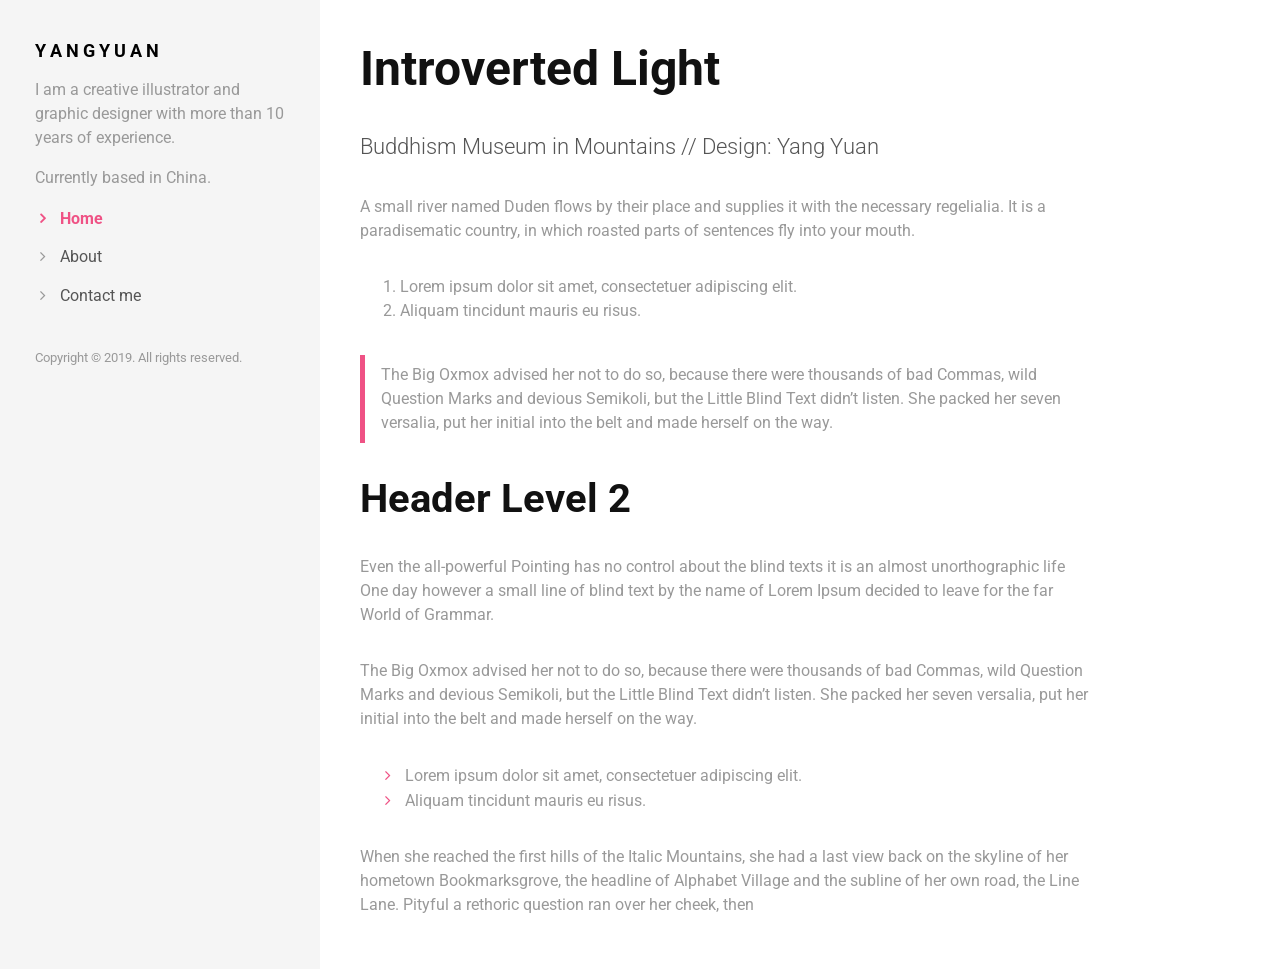
==== YY001.html @ 310a66b6 "test index" ====
<!DOCTYPE html>
<html>
</html>
<head>
  <meta charset="utf-8">
  <meta http-equiv="X-UA-Compatible" content="IE=edge">
  <title></title>
  <meta name="description" content="">
  <meta name="viewport" content="width=device-width, initial-scale=1">
  <meta name="robots" content="all,follow">
  <!-- Bootstrap CSS-->
  <link rel="stylesheet" href="vendor/bootstrap/css/bootstrap.min.css">
  <!-- Font Awesome CSS-->
  <link rel="stylesheet" href="vendor/font-awesome/css/font-awesome.min.css">
  <!-- Google fonts - Roboto-->
  <link rel="stylesheet" href="https://fonts.googleapis.com/css?family=Roboto:400,300,700,400italic">
  <!-- owl carousel-->
  <link rel="stylesheet" href="vendor/owl.carousel/assets/owl.carousel.css">
  <link rel="stylesheet" href="vendor/owl.carousel/assets/owl.theme.default.css">
  <!-- theme stylesheet-->
  <link rel="stylesheet" href="css/style.default.css" id="theme-stylesheet">
  <!-- Custom stylesheet - for your changes-->
  <link rel="stylesheet" href="css/custom.css">
  <!-- Favicon-->
  <link rel="shortcut icon" href="img/favicon.png">
  <!-- Tweaks for older IEs--><!--[if lt IE 9]>
    <script src="https://oss.maxcdn.com/html5shiv/3.7.3/html5shiv.min.js"></script>
    <script src="https://oss.maxcdn.com/respond/1.4.2/respond.min.js"></script><![endif]-->
</head>
<body>
  <div id="all">
    <div class="container-fluid">
      <div class="row row-offcanvas row-offcanvas-left"> 
        <!--   *** SIDEBAR ***-->
        <div id="sidebar" class="col-md-4 col-lg-3 sidebar-offcanvas">
          <div class="sidebar-content">
            <h1 class="sidebar-heading"> <a href="index.html">Y A N G Y U A N</a></h1>
            <p class="sidebar-p">I am a creative illustrator and graphic designer with more than 10 years of experience. </p>
            <p class="sidebar-p">Currently based in China. </p>
            <ul class="sidebar-menu">
                <!-- Link-->
                <li class="sidebar-item"><a href="index.html" class="sidebar-link active">Home</a></li>
                <!-- Link-->
                <li class="sidebar-item"><a href="about.html" class="sidebar-link">About</a></li>
                <!-- Link-->
                <li class="sidebar-item"><a href="contact.html" class="sidebar-link">Contact me</a></li>
            </ul>
            <div class="copyright text-center text-md-left">
              <p class="credit">Copyright &copy; 2019. All rights reserved.</p>
            </div>
          </div>
        </div>
        <!--   *** SIDEBAR END ***  -->
        <!--   *** DETAIL ***-->
        <div class="col-md-8 col-lg-9 content-column white-background">
          <div class="small-navbar d-flex d-md-none">
            <button type="button" data-toggle="offcanvas" class="btn btn-outline-primary"> <i class="fa fa-align-left mr-2"></i>Menu</button>
            <h1 class="small-navbar-heading"> <a href="index.html">Creative </a></h1>
          </div>
          <div class="row">
            <div class="col-xl-10">
              <div class="content-column-content">
                <h1>Introverted Light</h1>
                <p class="lead">Buddhism Museum in Mountains // Design: Yang Yuan</p>
                <div id="main-slider" class="owl-carousel owl-theme">
                  <div class="item"><img src="img/project/YY001/20180105-IntrovertedLight-001.jpg" alt="" class="img-fluid"></div>
                  <div class="item"><img src="img/project/YY001/20180105-IntrovertedLight-002.jpg" alt="" class="img-fluid"></div>
                  <div class="item"><img src="img/project/YY001/20180105-IntrovertedLight-003.jpg" alt="" class="img-fluid"></div>
				  <div class="item"><img src="img/project/YY001/20180105-IntrovertedLight-004.jpg" alt="" class="img-fluid"></div>
				  <div class="item"><img src="img/project/YY001/20180105-IntrovertedLight-005.jpg" alt="" class="img-fluid"></div>
				  <div class="item"><img src="img/project/YY001/20180105-IntrovertedLight-006.jpg" alt="" class="img-fluid"></div>
                </div>
                <!-- /#main-slider-->
                <p>A small river named Duden flows by their place and supplies it with the necessary regelialia. It is a paradisematic country, in which roasted parts of sentences fly into your mouth.</p>
                <ol>
                  <li>Lorem ipsum dolor sit amet, consectetuer adipiscing elit.</li>
                  <li>Aliquam tincidunt mauris eu risus.</li>
                </ol>
                <blockquote class="blockquote">
                  <p class="mb-0">The Big Oxmox advised her not to do so, because there were thousands of bad Commas, wild Question Marks and devious Semikoli, but the Little Blind Text didn’t listen. She packed her seven versalia, put her initial into the belt and made herself on the way.</p>
                </blockquote>
                <h2>Header Level 2</h2>
                <p>Even the all-powerful Pointing has no control about the blind texts it is an almost unorthographic life One day however a small line of blind text by the name of Lorem Ipsum decided to leave for the far World of Grammar.</p>
                <p>The Big Oxmox advised her not to do so, because there were thousands of bad Commas, wild Question Marks and devious Semikoli, but the Little Blind Text didn’t listen. She packed her seven versalia, put her initial into the belt and made herself on the way.</p>
                <ul>
                  <li>Lorem ipsum dolor sit amet, consectetuer adipiscing elit.</li>
                  <li>Aliquam tincidunt mauris eu risus.</li>
                </ul>
                <p>When she reached the first hills of the Italic Mountains, she had a last view back on the skyline of her hometown Bookmarksgrove, the headline of Alphabet Village and the subline of her own road, the Line Lane. Pityful a rethoric question ran over her cheek, then</p>
              </div>
            </div>
          </div>
        </div>
      </div>
    </div>
  </div>
  <!-- JavaScript files-->
  <script src="vendor/jquery/jquery.min.js"></script>
  <script src="vendor/popper.js/umd/popper.min.js"> </script>
  <script src="vendor/bootstrap/js/bootstrap.min.js"></script>
  <script src="vendor/jquery.cookie/jquery.cookie.js"> </script>
  <script src="vendor/owl.carousel/owl.carousel.min.js"></script>
  <script src="vendor/masonry-layout/masonry.pkgd.min.js"></script>
  <script src="js/front.js"></script>
</body>
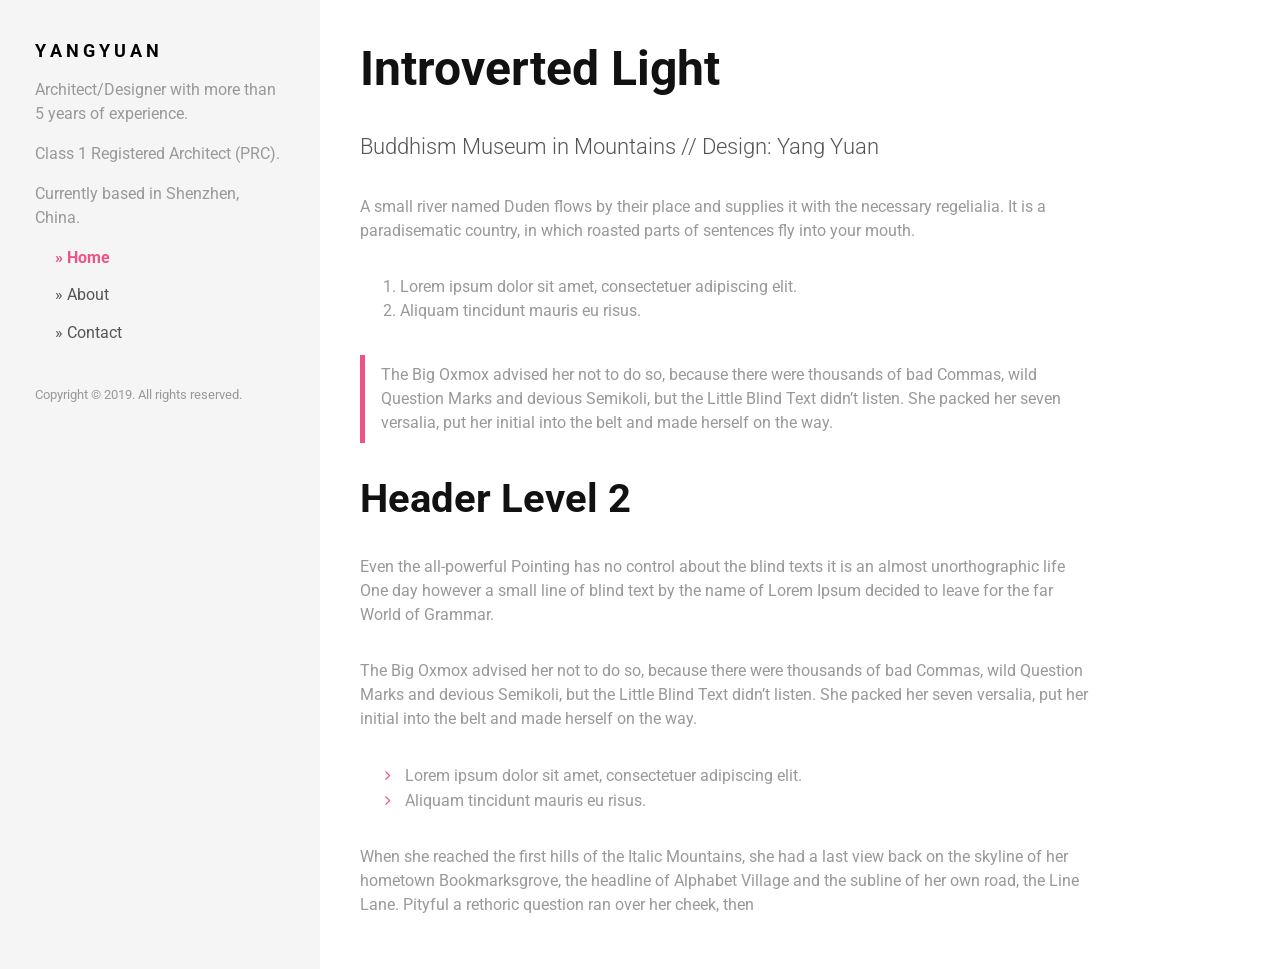
==== commit 890212ee: "css change" ====
--- a/YY001.html
+++ b/YY001.html
@@ -35,15 +35,16 @@
         <div id="sidebar" class="col-md-4 col-lg-3 sidebar-offcanvas">
           <div class="sidebar-content">
             <h1 class="sidebar-heading"> <a href="index.html">Y A N G Y U A N</a></h1>
-            <p class="sidebar-p">I am a creative illustrator and graphic designer with more than 10 years of experience. </p>
-            <p class="sidebar-p">Currently based in China. </p>
+            <p class="sidebar-p">Architect/Designer with more than 5 years of experience. </p>
+			<p class="sidebar-p">Class 1 Registered Architect (PRC).</p>
+            <p class="sidebar-p">Currently based in Shenzhen, China. </p>
             <ul class="sidebar-menu">
                 <!-- Link-->
-                <li class="sidebar-item"><a href="index.html" class="sidebar-link active">Home</a></li>
+                <li class="sidebar-item"><a href="index.html" class="sidebar-link active">» Home</a></li>
                 <!-- Link-->
-                <li class="sidebar-item"><a href="about.html" class="sidebar-link">About</a></li>
+                <li class="sidebar-item"><a href="about.html" class="sidebar-link">» About</a></li>
                 <!-- Link-->
-                <li class="sidebar-item"><a href="contact.html" class="sidebar-link">Contact me</a></li>
+                <li class="sidebar-item"><a href="contact.html" class="sidebar-link">» Contact</a></li>
             </ul>
             <div class="copyright text-center text-md-left">
               <p class="credit">Copyright &copy; 2019. All rights reserved.</p>
@@ -55,7 +56,7 @@
         <div class="col-md-8 col-lg-9 content-column white-background">
           <div class="small-navbar d-flex d-md-none">
             <button type="button" data-toggle="offcanvas" class="btn btn-outline-primary"> <i class="fa fa-align-left mr-2"></i>Menu</button>
-            <h1 class="small-navbar-heading"> <a href="index.html">Creative </a></h1>
+            <h1 class="small-navbar-heading"> <a href="index.html">Y A N G Y U A N</a></h1>
           </div>
           <div class="row">
             <div class="col-xl-10">
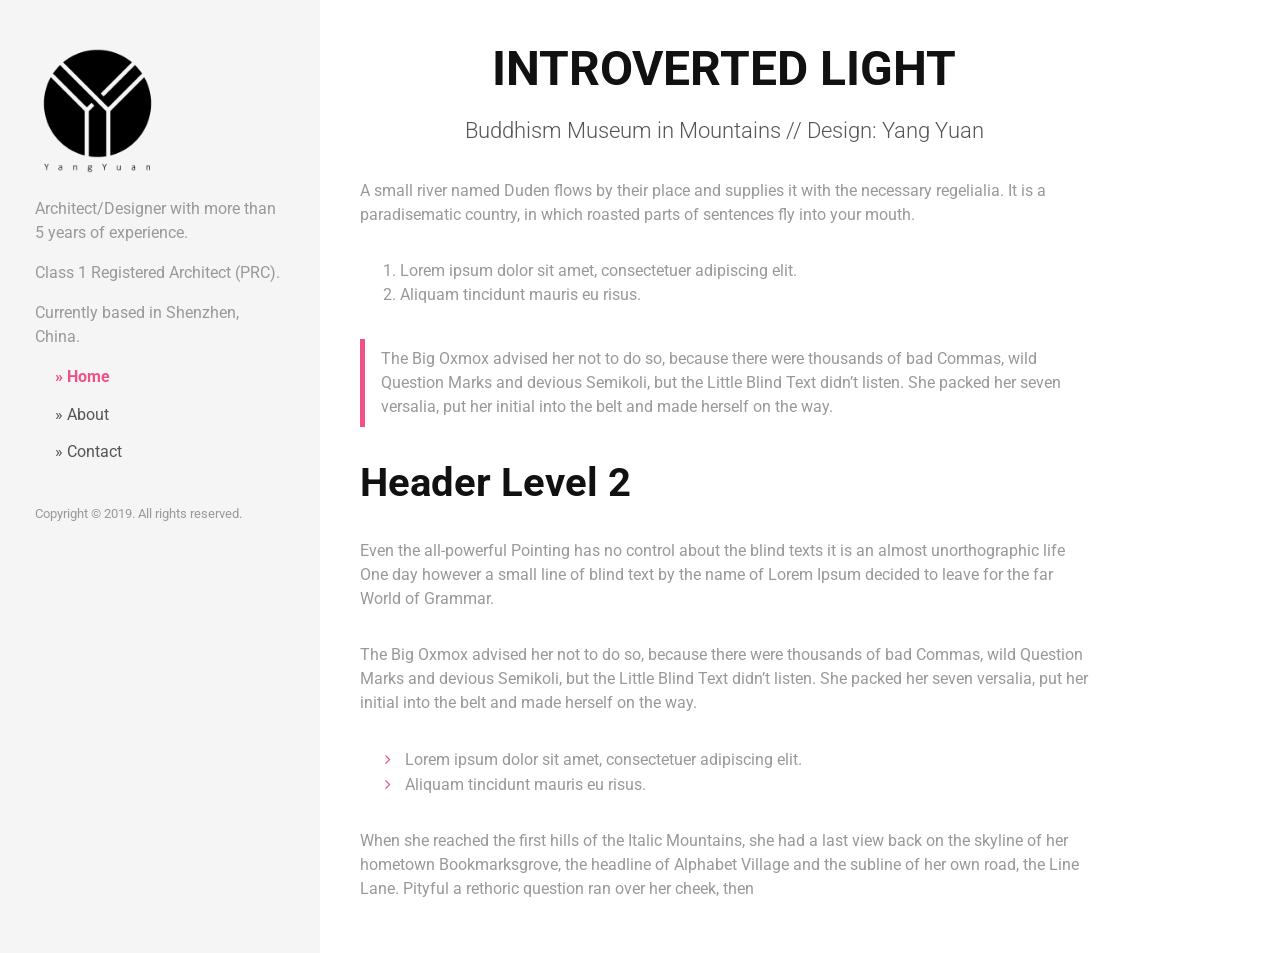
==== commit ad1b3688: "header add personal logo" ====
--- a/YY001.html
+++ b/YY001.html
@@ -34,7 +34,9 @@
         <!--   *** SIDEBAR ***-->
         <div id="sidebar" class="col-md-4 col-lg-3 sidebar-offcanvas">
           <div class="sidebar-content">
-            <h1 class="sidebar-heading"> <a href="index.html">Y A N G Y U A N</a></h1>
+			<a class="header_image" href="index.html"><img src="img/header/yangyuan-header-300-300.png" /></a>
+			<br />
+			<br />
             <p class="sidebar-p">Architect/Designer with more than 5 years of experience. </p>
 			<p class="sidebar-p">Class 1 Registered Architect (PRC).</p>
             <p class="sidebar-p">Currently based in Shenzhen, China. </p>
@@ -55,13 +57,13 @@
         <!--   *** DETAIL ***-->
         <div class="col-md-8 col-lg-9 content-column white-background">
           <div class="small-navbar d-flex d-md-none">
-            <button type="button" data-toggle="offcanvas" class="btn btn-outline-primary"> <i class="fa fa-align-left mr-2"></i>Menu</button>
+            <button type="button" data-toggle="offcanvas" class="btn btn-outline-primary">Menu</button>
             <h1 class="small-navbar-heading"> <a href="index.html">Y A N G Y U A N</a></h1>
           </div>
           <div class="row">
             <div class="col-xl-10">
               <div class="content-column-content">
-                <h1>Introverted Light</h1>
+                <h1>INTROVERTED LIGHT</h1>
                 <p class="lead">Buddhism Museum in Mountains // Design: Yang Yuan</p>
                 <div id="main-slider" class="owl-carousel owl-theme">
                   <div class="item"><img src="img/project/YY001/20180105-IntrovertedLight-001.jpg" alt="" class="img-fluid"></div>
--- a/css/custom.css
+++ b/css/custom.css
@@ -0,0 +1,11 @@
+/* your styles go here */
+
+.header_image {
+    vertical-align: bottom;
+    text-align: initial;
+}
+
+.header_image img {
+    height: auto;
+    max-width: 50%;
+}
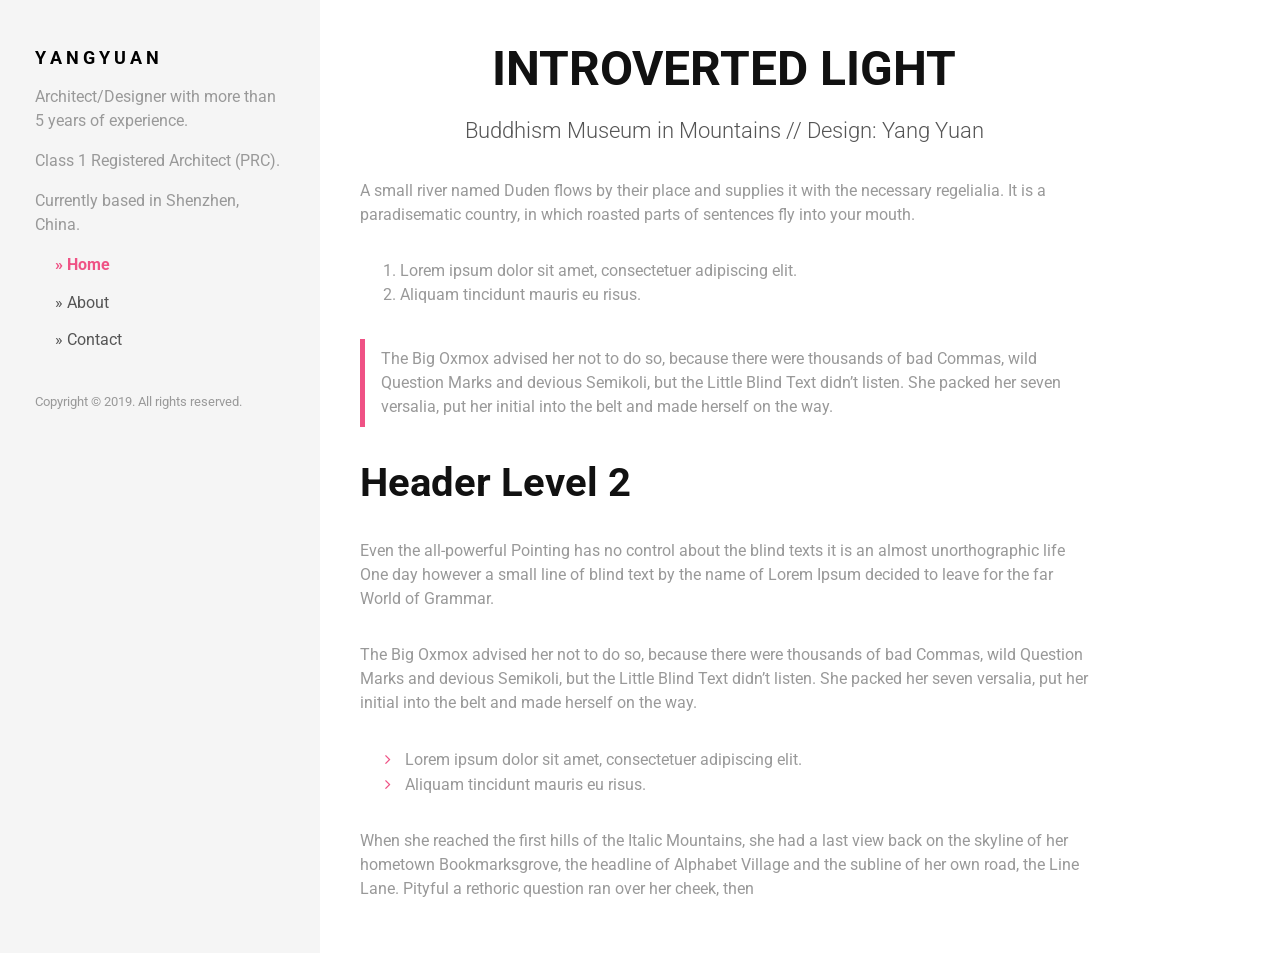
==== commit 48a38d3d: "delete header" ====
--- a/YY001.html
+++ b/YY001.html
@@ -34,9 +34,7 @@
         <!--   *** SIDEBAR ***-->
         <div id="sidebar" class="col-md-4 col-lg-3 sidebar-offcanvas">
           <div class="sidebar-content">
-			<a class="header_image" href="index.html"><img src="img/header/yangyuan-header-300-300.png" /></a>
-			<br />
-			<br />
+            <h1 class="sidebar-heading"> <a href="index.html">Y a n g Y u a n</a></h1>
             <p class="sidebar-p">Architect/Designer with more than 5 years of experience. </p>
 			<p class="sidebar-p">Class 1 Registered Architect (PRC).</p>
             <p class="sidebar-p">Currently based in Shenzhen, China. </p>
@@ -58,7 +56,7 @@
         <div class="col-md-8 col-lg-9 content-column white-background">
           <div class="small-navbar d-flex d-md-none">
             <button type="button" data-toggle="offcanvas" class="btn btn-outline-primary">Menu</button>
-            <h1 class="small-navbar-heading"> <a href="index.html">Y A N G Y U A N</a></h1>
+            <h1 class="small-navbar-heading"> <a href="index.html">Y a n g Y u a n</a></h1>
           </div>
           <div class="row">
             <div class="col-xl-10">
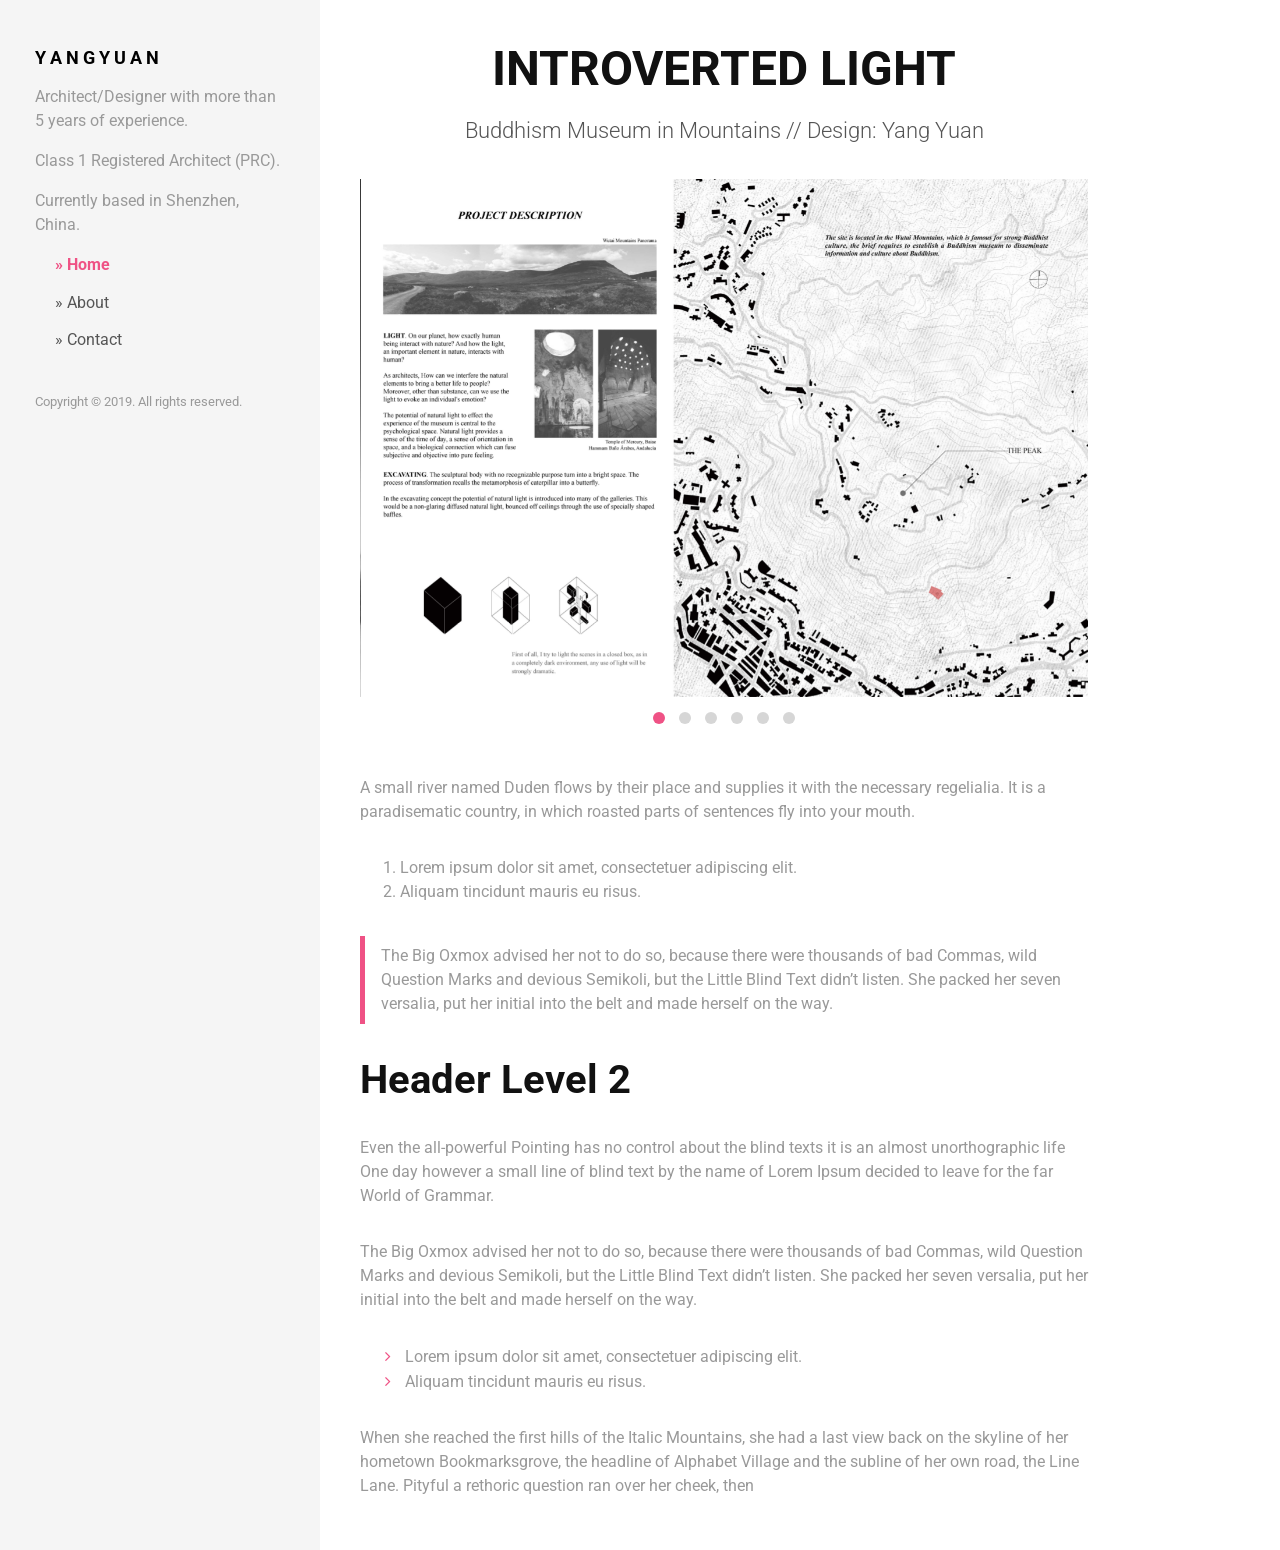
==== commit c7d4abd5: "图片循环播放" ====
--- a/YY001.html
+++ b/YY001.html
@@ -4,7 +4,7 @@
 <head>
   <meta charset="utf-8">
   <meta http-equiv="X-UA-Compatible" content="IE=edge">
-  <title></title>
+  <title>Introverted Light-Y a n g Y u a n</title>
   <meta name="description" content="">
   <meta name="viewport" content="width=device-width, initial-scale=1">
   <meta name="robots" content="all,follow">
